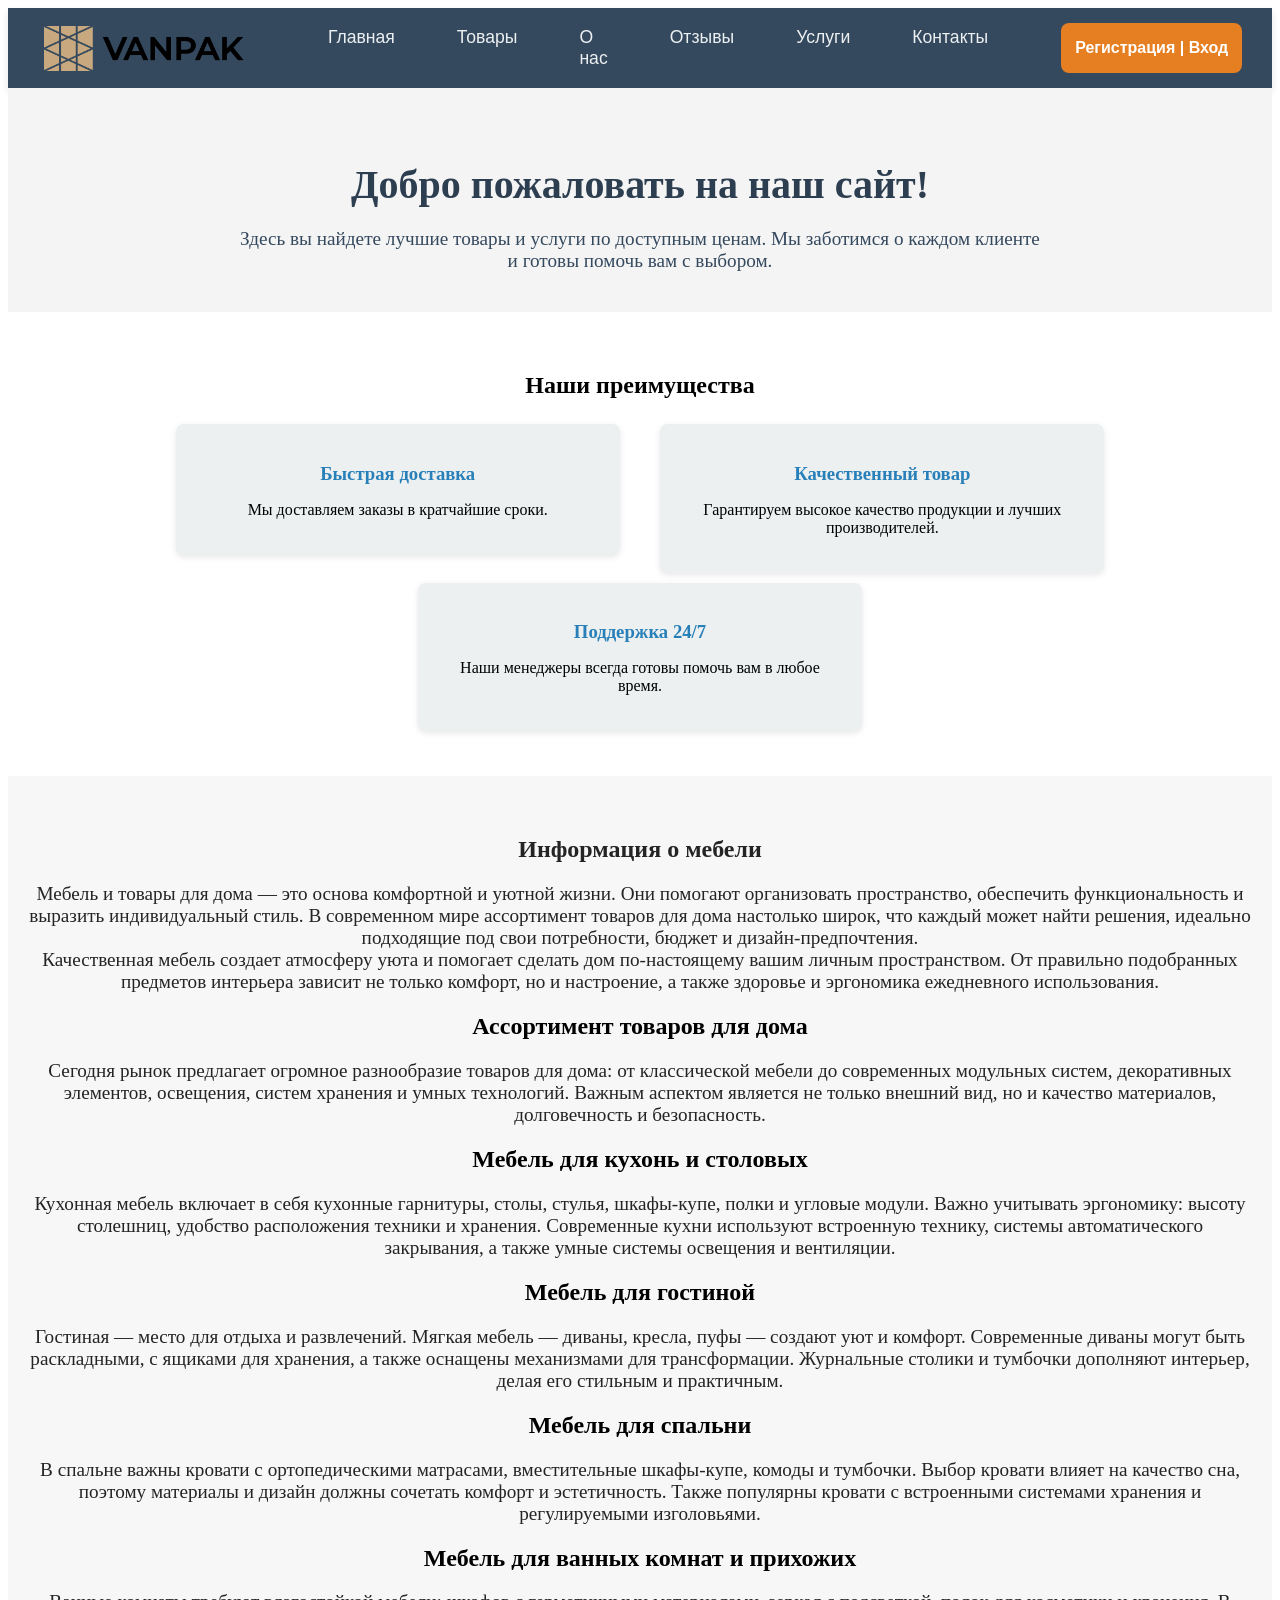
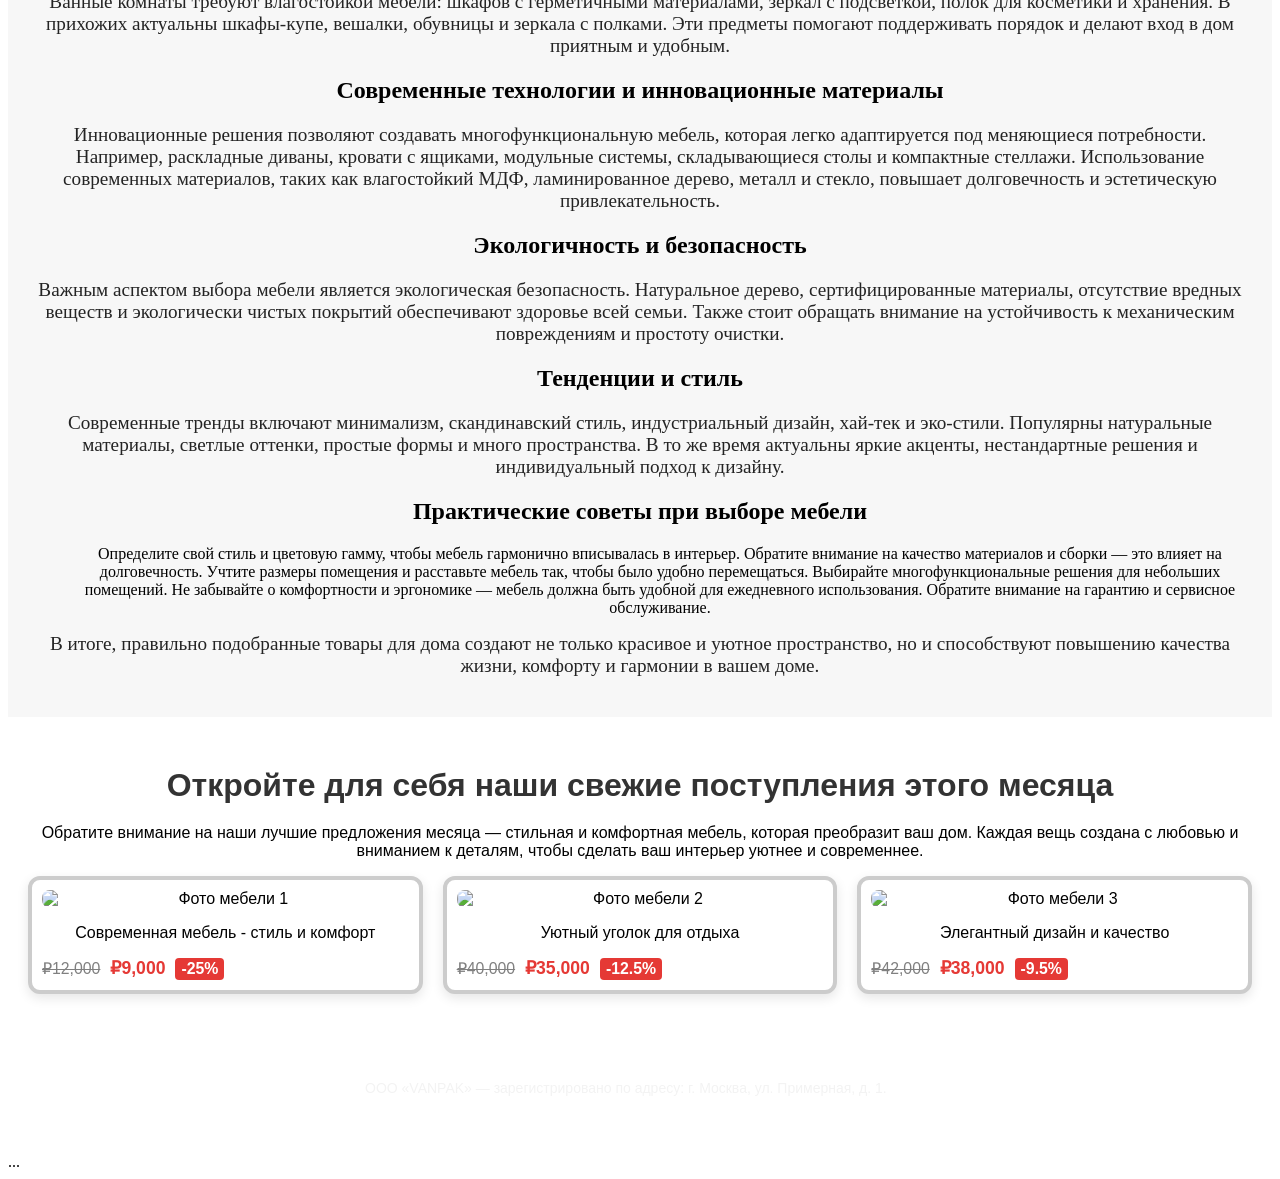
==== tovarproject/index.html @ 1eac000c "Add files via upload" ====
<!DOCTYPE html>
<html lang="ru">
<head>
<meta charset="UTF-8" />
<meta name="viewport" content="width=device-width, initial-scale=1.0" />
<link rel="stylesheet" href="css/style.css" />
<title>Мой сайт</title>
</head>
<body>
    <div class="pol">
        <div class="logo">
            <img src="img/opt-logo.png" alt="" />
        </div>
        <div class="menu">
            <a href="index.html">Главная</a>
            <a href="tovar.html">Товары</a>
            <a href="onac.html">О нас</a>
            <a href="otziv.html">Отзывы</a>
            <a href="uslug.html">Услуги</a>
            <a href="contact.html">Контакты</a>
        </div>
        <div class="reg">
            Регистрация | Вход
        </div>
    </div>

    <section class="main-info">
        <h1>Добро пожаловать на наш сайт!</h1>
        <p>Здесь вы найдете лучшие товары и услуги по доступным ценам. Мы заботимся о каждом клиенте и готовы помочь вам с выбором.</p>
    </section>

    <section class="advantages">
        <h2>Наши преимущества</h2>
        <div class="adv-item">
            <h3>Быстрая доставка</h3>
            <p>Мы доставляем заказы в кратчайшие сроки.</p>
        </div>
        <div class="adv-item">
            <h3>Качественный товар</h3>
            <p>Гарантируем высокое качество продукции и лучших производителей.</p>
        </div>
        <div class="adv-item">
            <h3>Поддержка 24/7</h3>
            <p>Наши менеджеры всегда готовы помочь вам в любое время.</p>
        </div>
    </section>

<section class="inf">
    <h1>Информация о мебели</h1>
    <p>
        Мебель и товары для дома — это основа комфортной и уютной жизни. Они помогают организовать пространство, обеспечить функциональность и выразить индивидуальный стиль. В современном мире ассортимент товаров для дома настолько широк, что каждый может найти решения, идеально подходящие под свои потребности, бюджет и дизайн-предпочтения.
    </p>
    <p>
        Качественная мебель создает атмосферу уюта и помогает сделать дом по-настоящему вашим личным пространством. От правильно подобранных предметов интерьера зависит не только комфорт, но и настроение, а также здоровье и эргономика ежедневного использования.
    </p>
    <h2>Ассортимент товаров для дома</h2>
    <p>
        Сегодня рынок предлагает огромное разнообразие товаров для дома: от классической мебели до современных модульных систем, декоративных элементов, освещения, систем хранения и умных технологий. Важным аспектом является не только внешний вид, но и качество материалов, долговечность и безопасность.
    </p>
    <h2>Мебель для кухонь и столовых</h2>
    <p>
        Кухонная мебель включает в себя кухонные гарнитуры, столы, стулья, шкафы-купе, полки и угловые модули. Важно учитывать эргономику: высоту столешниц, удобство расположения техники и хранения. Современные кухни используют встроенную технику, системы автоматического закрывания, а также умные системы освещения и вентиляции.
    </p>
    <h2>Мебель для гостиной</h2>
    <p>
        Гостиная — место для отдыха и развлечений. Мягкая мебель — диваны, кресла, пуфы — создают уют и комфорт. Современные диваны могут быть раскладными, с ящиками для хранения, а также оснащены механизмами для трансформации. Журнальные столики и тумбочки дополняют интерьер, делая его стильным и практичным.
    </p>
    <h2>Мебель для спальни</h2>
    <p>
        В спальне важны кровати с ортопедическими матрасами, вместительные шкафы-купе, комоды и тумбочки. Выбор кровати влияет на качество сна, поэтому материалы и дизайн должны сочетать комфорт и эстетичность. Также популярны кровати с встроенными системами хранения и регулируемыми изголовьями.
    </p>
    <h2>Мебель для ванных комнат и прихожих</h2>
    <p>
        Ванные комнаты требуют влагостойкой мебели: шкафов с герметичными материалами, зеркал с подсветкой, полок для косметики и хранения. В прихожих актуальны шкафы-купе, вешалки, обувницы и зеркала с полками. Эти предметы помогают поддерживать порядок и делают вход в дом приятным и удобным.
    </p>
    <h2>Современные технологии и инновационные материалы</h2>
    <p>
        Инновационные решения позволяют создавать многофункциональную мебель, которая легко адаптируется под меняющиеся потребности. Например, раскладные диваны, кровати с ящиками, модульные системы, складывающиеся столы и компактные стеллажи. Использование современных материалов, таких как влагостойкий МДФ, ламинированное дерево, металл и стекло, повышает долговечность и эстетическую привлекательность.
    </p>
    <h2>Экологичность и безопасность</h2>
    <p>
        Важным аспектом выбора мебели является экологическая безопасность. Натуральное дерево, сертифицированные материалы, отсутствие вредных веществ и экологически чистых покрытий обеспечивают здоровье всей семьи. Также стоит обращать внимание на устойчивость к механическим повреждениям и простоту очистки.
    </p>
    <h2>Тенденции и стиль</h2>
    <p>
        Современные тренды включают минимализм, скандинавский стиль, индустриальный дизайн, хай-тек и эко-стили. Популярны натуральные материалы, светлые оттенки, простые формы и много пространства. В то же время актуальны яркие акценты, нестандартные решения и индивидуальный подход к дизайну.
    </p>
    <h2>Практические советы при выборе мебели</h2>
    <ul>
            Определите свой стиль и цветовую гамму, чтобы мебель гармонично вписывалась в интерьер.</li>
            Обратите внимание на качество материалов и сборки — это влияет на долговечность.</li>
            Учтите размеры помещения и расставьте мебель так, чтобы было удобно перемещаться.</li>
            Выбирайте многофункциональные решения для небольших помещений.</li>
            Не забывайте о комфортности и эргономике — мебель должна быть удобной для ежедневного использования.</li>
            Обратите внимание на гарантию и сервисное обслуживание.</li>
    </ul>
    <p>
        В итоге, правильно подобранные товары для дома создают не только красивое и уютное пространство, но и способствуют повышению качества жизни, комфорту и гармонии в вашем доме.
    </p>
</section>

<section class="photo-section">
    <h2>Откройте для себя наши свежие поступления этого месяца</h2>
    <p class="intro-text">Обратите внимание на наши лучшие предложения месяца — стильная и комфортная мебель, которая преобразит ваш дом. Каждая вещь создана с любовью и вниманием к деталям, чтобы сделать ваш интерьер уютнее и современнее.</p>
    <div class="photo-gallery">
        <div class="photo-area">
            <img src="https://img.freepik.com/premium-photo/modern-living-room-interior-design_469760-25017.jpg?semt=ais_hybrid&w=740" alt="Фото мебели 1" />
            <p class="photo-caption">Современная мебель - стиль и комфорт</p>
            <div class="price-info">
                <span class="price-old">₽12,000</span>
                <span class="price-new">₽9,000</span>
                <span class="discount">-25%</span>
            </div>
        </div>
        <div class="photo-area">
            <img src="https://i.pinimg.com/736x/e1/76/27/e17627faebf8137857e72e0739b63a50.jpg" alt="Фото мебели 2" />
            <p class="photo-caption">Уютный уголок для отдыха</p>
            <div class="price-info">
                <span class="price-old">₽40,000</span>
                <span class="price-new">₽35,000</span>
                <span class="discount">-12.5%</span>
            </div>
        </div>
        <div class="photo-area">
            <img src="https://avatars.dzeninfra.ru/get-zen_doc/1328583/pub_5d7f608579c26e00ae522c84_5d7f614480879d00c342192f/scale_1200" alt="Фото мебели 3" />
            <p class="photo-caption">Элегантный дизайн и качество</p>
            <div class="price-info">
                <span class="price-old">₽42,000</span>
                <span class="price-new">₽38,000</span>
                <span class="discount">-9.5%</span>
            </div>
        </div> 
    </div>
</section>
    </div>
<div class="company-info">
  <p>ООО «VANPAK» — зарегистрировано по адресу: г. Москва, ул. Примерная, д. 1.</p>
</div>

</body>
</html>
...
---- tovarproject/css/style.css ----
.pol {
  width: 100%;
  height: 80px;
  display: flex;
  align-items: center;
  justify-content: space-between;
  background-color: #34495e; 
  padding: 0 30px;
  box-shadow: 0 4px 8px rgba(0,0,0,0.1);
  box-sizing: border-box;
  font-family: 'Arial', sans-serif;
  
}

.logo {
  width: 18%;
  display: flex;
  align-items: center;
  justify-content: center;
}
.logo img {
  height: 45px; 
}

.menu {
  width: 50%;
  display: flex;
  justify-content: center;
  gap: 32px;
}

.menu a {
  text-decoration: none;
  color: #ecf0f1; 
  font-size: 1.1em;
  padding: 8px 15px;
  border-radius: 5px;
  transition: background-color 0.3s, color 0.3s;
}

.reg {
  width: 15%;
  height: 50px;
  background-color: #e67e22; 
  display: flex;
  align-items: center;
  justify-content: center;
  color: white;
  font-weight: bold;
  border-radius: 8px;
  cursor: pointer;
  transition: background-color 0.3s;
}

.reg:hover {
  background-color: #d35400;
}

.main-info {
  padding: 40px 20px;
  text-align: center;
  background-color: #f4f4f4;
}

.main-info h1 {
  font-size: 2.5em;
  margin-bottom: 20px;
  color: #2c3e50;
}

.main-info p {
  font-size: 1.2em;
  max-width: 800px;
  margin: 0 auto;
  color: #34495e;
}

.advantages {
  padding: 40px 20px;
  background-color: #ffffff;
  text-align: center;
}

.adv-item {
  display: inline-block;
  width: 33%;
  margin: 5px 1.5%;
  vertical-align: top;
  background-color: #ecf0f1;
  padding: 20px;
  border-radius: 8px;
  box-shadow: 0 2px 6px rgba(0,0,0,0.1);
}

.adv-item h3 {
  margin-bottom: 15px;
  color: #2980b9;
}

.btn {
  display: inline-block;
  margin-top: 20px;
  padding: 12px 30px;
  background-color: #2980b9;
  color: #fff;
  text-decoration: none;
  border-radius: 5px;
  font-size: 1.1em;
  transition: background-color 0.3s;
}

.btn:hover {
  background-color: #3498db;
}


.inf {
  padding: 40px 20px;
  text-align: center;
  background-color: #f7f7f7;
}

.inf h1 {
  font-size: 4.5 em;
  margin-bottom: 20px;
  color: #242424;
}

.inf p {
  font-size: 1.2em;
  max-width: 1500px;
  margin: 0 auto;
  color: #242424;
}


.company-info {
  padding: 20px; 
  max-width: 550px; 
  margin: 20px auto; 
  font-family: Arial, sans-serif; 
  font-size: 14px;
  color: #f3f3f3; 
  line-height: 1.5;
}

.photo-section {
    text-align: center;
    margin: 50px 0;
    font-family: Arial, sans-serif;
}

.photo-section h2 {
    font-size: 2em;
    margin-bottom: 20px;
    color: #333;
}

.photo-gallery {
    display: grid;
    grid-template-columns: repeat(auto-fit, minmax(250px, 1fr));
    gap: 20px;
    padding: 0 20px;
}

.photo-area {
    border: 4px solid #ccc; 
    box-shadow: 0 4px 12px rgba(0, 0, 0, 0.1);
    padding: 10px;
    background-color: #fff;
    border-radius: 12px;
    transition: all 0.3s ease;
}

.photo-area img {
    display: block;
    width: 100%;
    height: auto;
    border-radius: 8px;
}

.price-info {
      display: flex;
      align-items: center;
      gap: 10px;
      margin-top: 8px;
      font-size: 1.1em;
}
.price-old {
      text-decoration: line-through;
      color: gray;
      font-size: 0.9em;
}
.price-new {
      color: #e53935;
      font-weight: bold;
}
.discount {
      background-color: #e53935;
      color: #fff;
      padding: 2px 6px;
      border-radius: 4px;
      font-weight: bold;
      font-size: 0.9em;
} ...
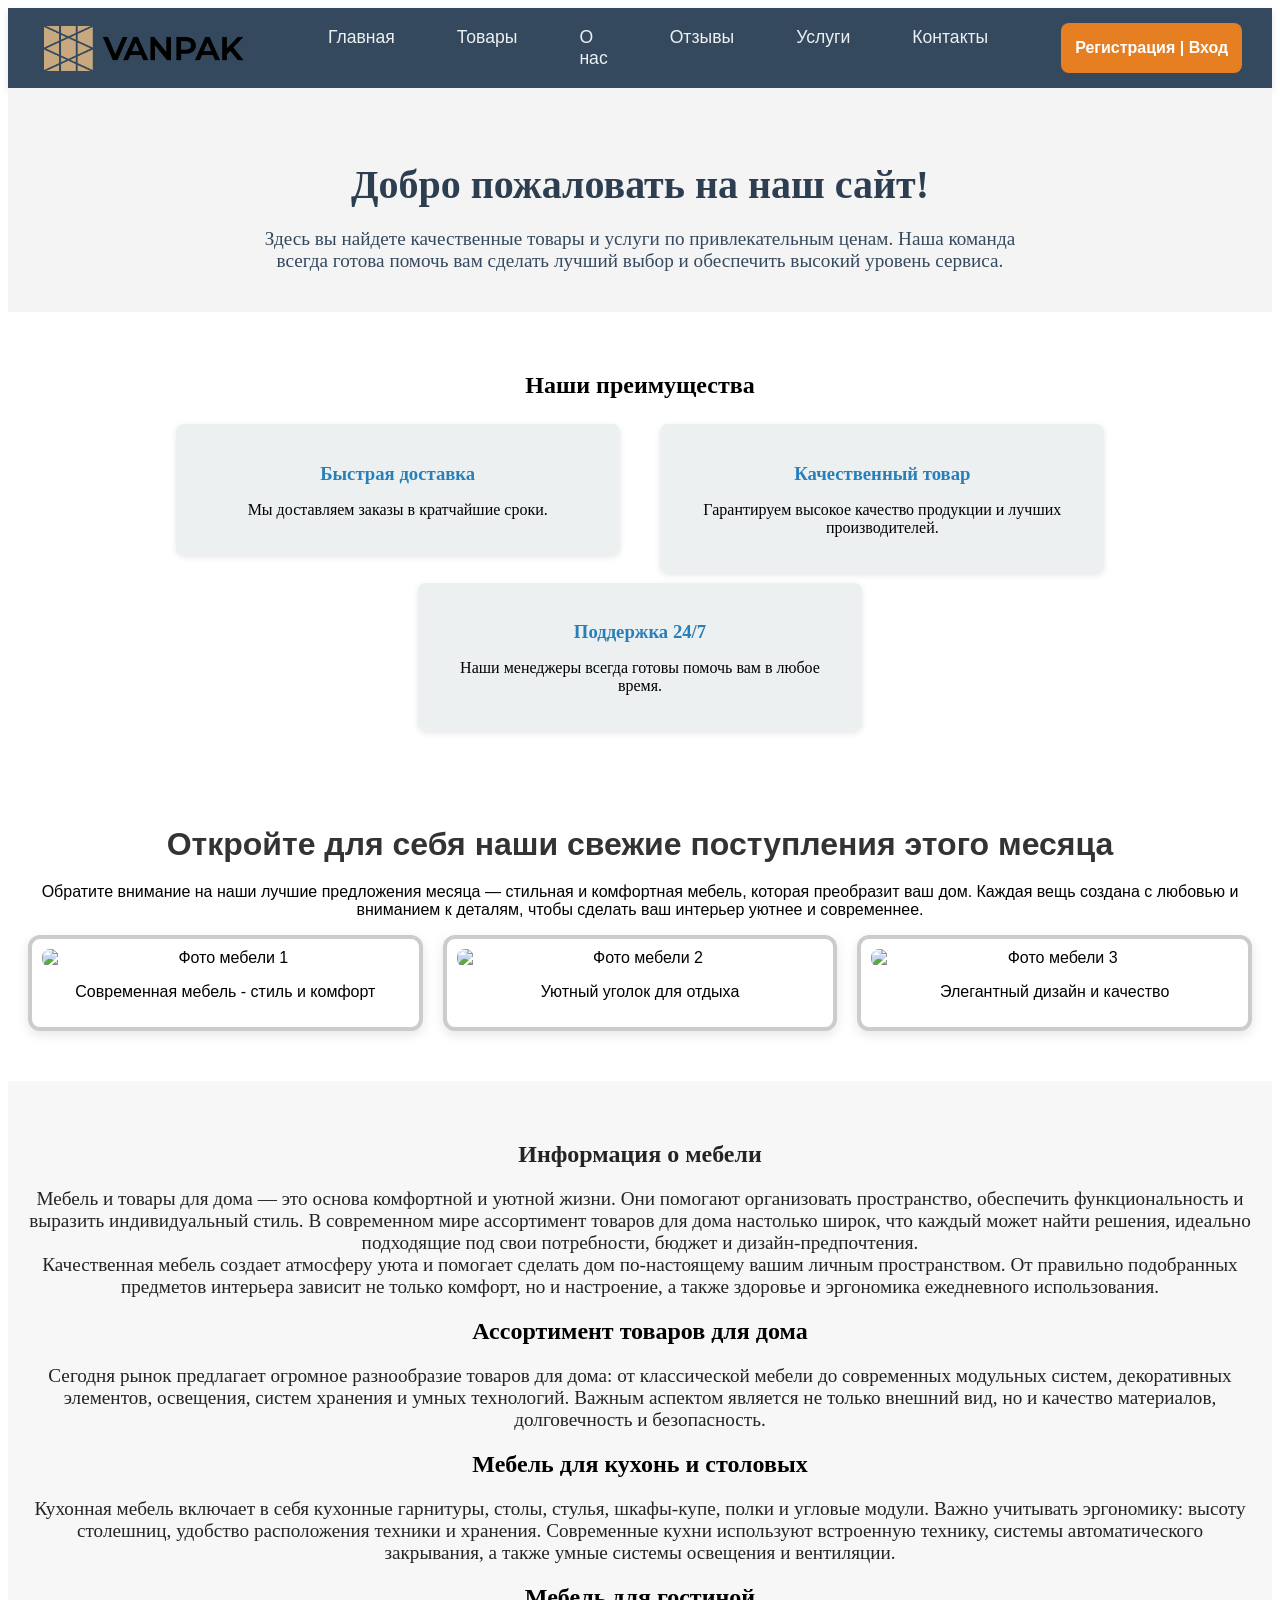
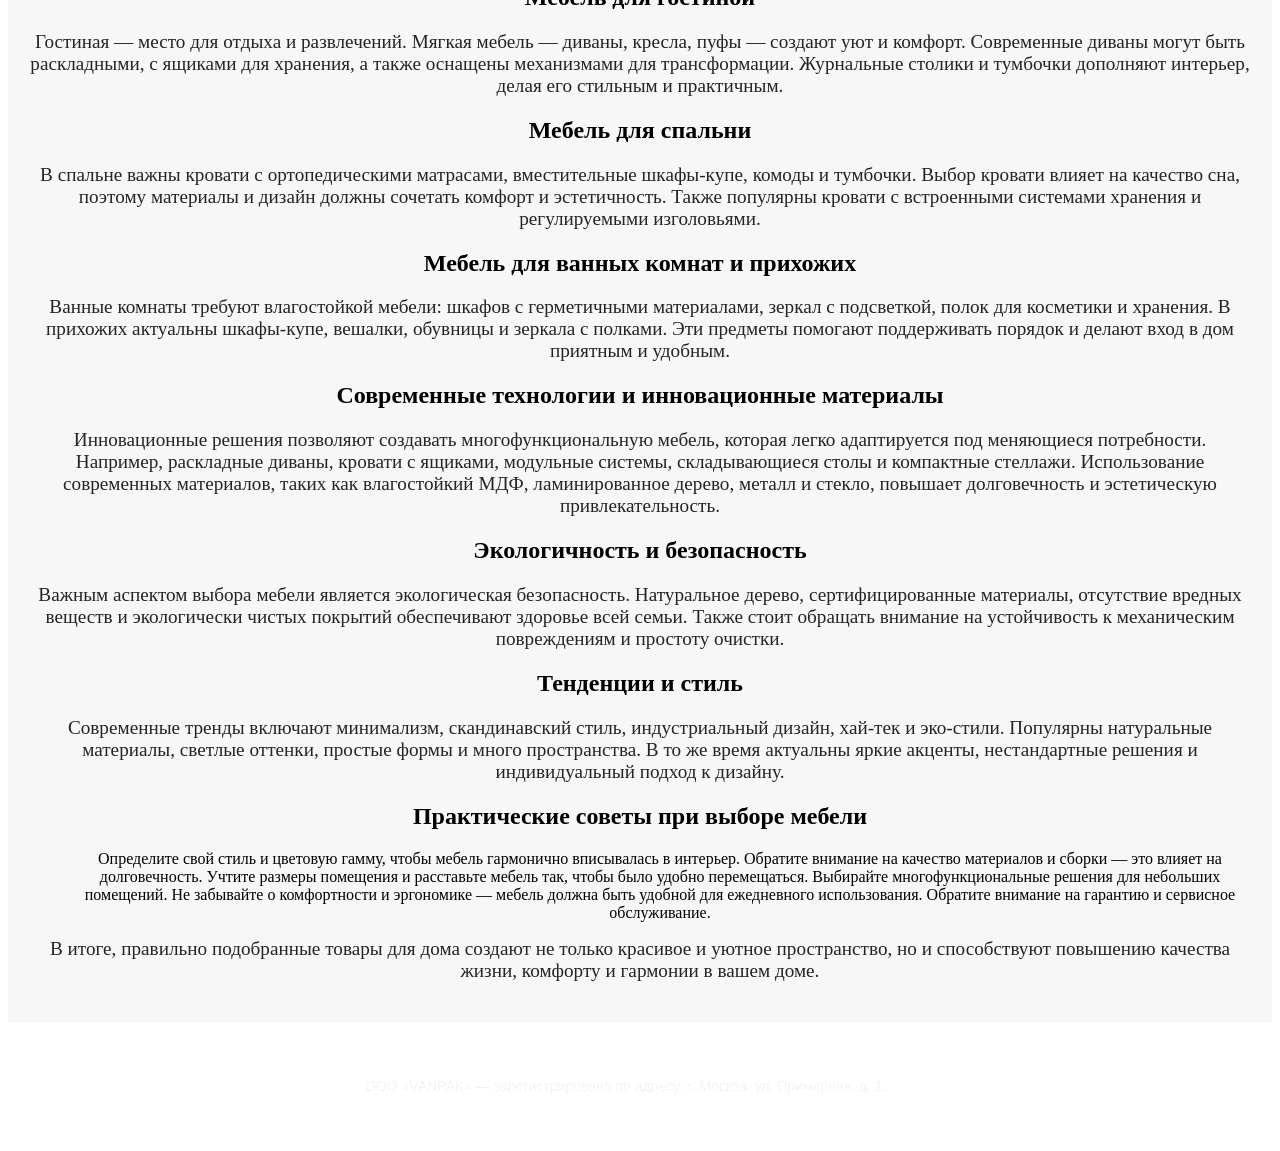
==== commit 1325fbff: "index.html Конец работы" ====
--- a/tovarproject/index.html
+++ b/tovarproject/index.html
@@ -4,7 +4,7 @@
 <meta charset="UTF-8" />
 <meta name="viewport" content="width=device-width, initial-scale=1.0" />
 <link rel="stylesheet" href="css/style.css" />
-<title>Мой сайт</title>
+<title>Главная</title>
 </head>
 <body>
     <div class="pol">
@@ -22,12 +22,12 @@
         <div class="reg">
             Регистрация | Вход
         </div>
-    </div>
+    </div>    
 
-    <section class="main-info">
-        <h1>Добро пожаловать на наш сайт!</h1>
-        <p>Здесь вы найдете лучшие товары и услуги по доступным ценам. Мы заботимся о каждом клиенте и готовы помочь вам с выбором.</p>
-    </section>
+<section class="main-info">
+    <h1>Добро пожаловать на наш сайт!</h1>
+    <p>Здесь вы найдете качественные товары и услуги по привлекательным ценам. Наша команда всегда готова помочь вам сделать лучший выбор и обеспечить высокий уровень сервиса.</p>
+</section>
 
     <section class="advantages">
         <h2>Наши преимущества</h2>
@@ -44,6 +44,31 @@
             <p>Наши менеджеры всегда готовы помочь вам в любое время.</p>
         </div>
     </section>
+
+<section class="photo-section">
+    <h2>Откройте для себя наши свежие поступления этого месяца</h2>
+    <p class="intro-text">Обратите внимание на наши лучшие предложения месяца — стильная и комфортная мебель, которая преобразит ваш дом. Каждая вещь создана с любовью и вниманием к деталям, чтобы сделать ваш интерьер уютнее и современнее.</p>
+    <div class="photo-gallery">
+        <div class="photo-area">
+            <img src="https://img.freepik.com/premium-photo/modern-living-room-interior-design_469760-25017.jpg?semt=ais_hybrid&w=740" alt="Фото мебели 1" />
+            <p class="photo-caption">Современная мебель - стиль и комфорт</p>
+            <div class="price-info">
+            </div>
+        </div>
+        <div class="photo-area">
+            <img src="https://i.pinimg.com/736x/e1/76/27/e17627faebf8137857e72e0739b63a50.jpg" alt="Фото мебели 2" />
+            <p class="photo-caption">Уютный уголок для отдыха</p>
+            <div class="price-info">
+            </div>
+        </div>
+        <div class="photo-area">
+            <img src="https://avatars.dzeninfra.ru/get-zen_doc/1328583/pub_5d7f608579c26e00ae522c84_5d7f614480879d00c342192f/scale_1200" alt="Фото мебели 3" />
+            <p class="photo-caption">Элегантный дизайн и качество</p>
+            <div class="price-info">
+            </div>
+        </div> 
+    </div>
+</section>
 
 <section class="inf">
     <h1>Информация о мебели</h1>
@@ -99,44 +124,9 @@
     </p>
 </section>
 
-<section class="photo-section">
-    <h2>Откройте для себя наши свежие поступления этого месяца</h2>
-    <p class="intro-text">Обратите внимание на наши лучшие предложения месяца — стильная и комфортная мебель, которая преобразит ваш дом. Каждая вещь создана с любовью и вниманием к деталям, чтобы сделать ваш интерьер уютнее и современнее.</p>
-    <div class="photo-gallery">
-        <div class="photo-area">
-            <img src="https://img.freepik.com/premium-photo/modern-living-room-interior-design_469760-25017.jpg?semt=ais_hybrid&w=740" alt="Фото мебели 1" />
-            <p class="photo-caption">Современная мебель - стиль и комфорт</p>
-            <div class="price-info">
-                <span class="price-old">₽12,000</span>
-                <span class="price-new">₽9,000</span>
-                <span class="discount">-25%</span>
-            </div>
-        </div>
-        <div class="photo-area">
-            <img src="https://i.pinimg.com/736x/e1/76/27/e17627faebf8137857e72e0739b63a50.jpg" alt="Фото мебели 2" />
-            <p class="photo-caption">Уютный уголок для отдыха</p>
-            <div class="price-info">
-                <span class="price-old">₽40,000</span>
-                <span class="price-new">₽35,000</span>
-                <span class="discount">-12.5%</span>
-            </div>
-        </div>
-        <div class="photo-area">
-            <img src="https://avatars.dzeninfra.ru/get-zen_doc/1328583/pub_5d7f608579c26e00ae522c84_5d7f614480879d00c342192f/scale_1200" alt="Фото мебели 3" />
-            <p class="photo-caption">Элегантный дизайн и качество</p>
-            <div class="price-info">
-                <span class="price-old">₽42,000</span>
-                <span class="price-new">₽38,000</span>
-                <span class="discount">-9.5%</span>
-            </div>
-        </div> 
+    <div class="company-info">
+      <p>ООО «VANPAK» — зарегистрировано по адресу: г. Москва, ул. Примерная, д. 1.</p>
     </div>
-</section>
-    </div>
-<div class="company-info">
-  <p>ООО «VANPAK» — зарегистрировано по адресу: г. Москва, ул. Примерная, д. 1.</p>
-</div>
-
 </body>
 </html>
-...
+
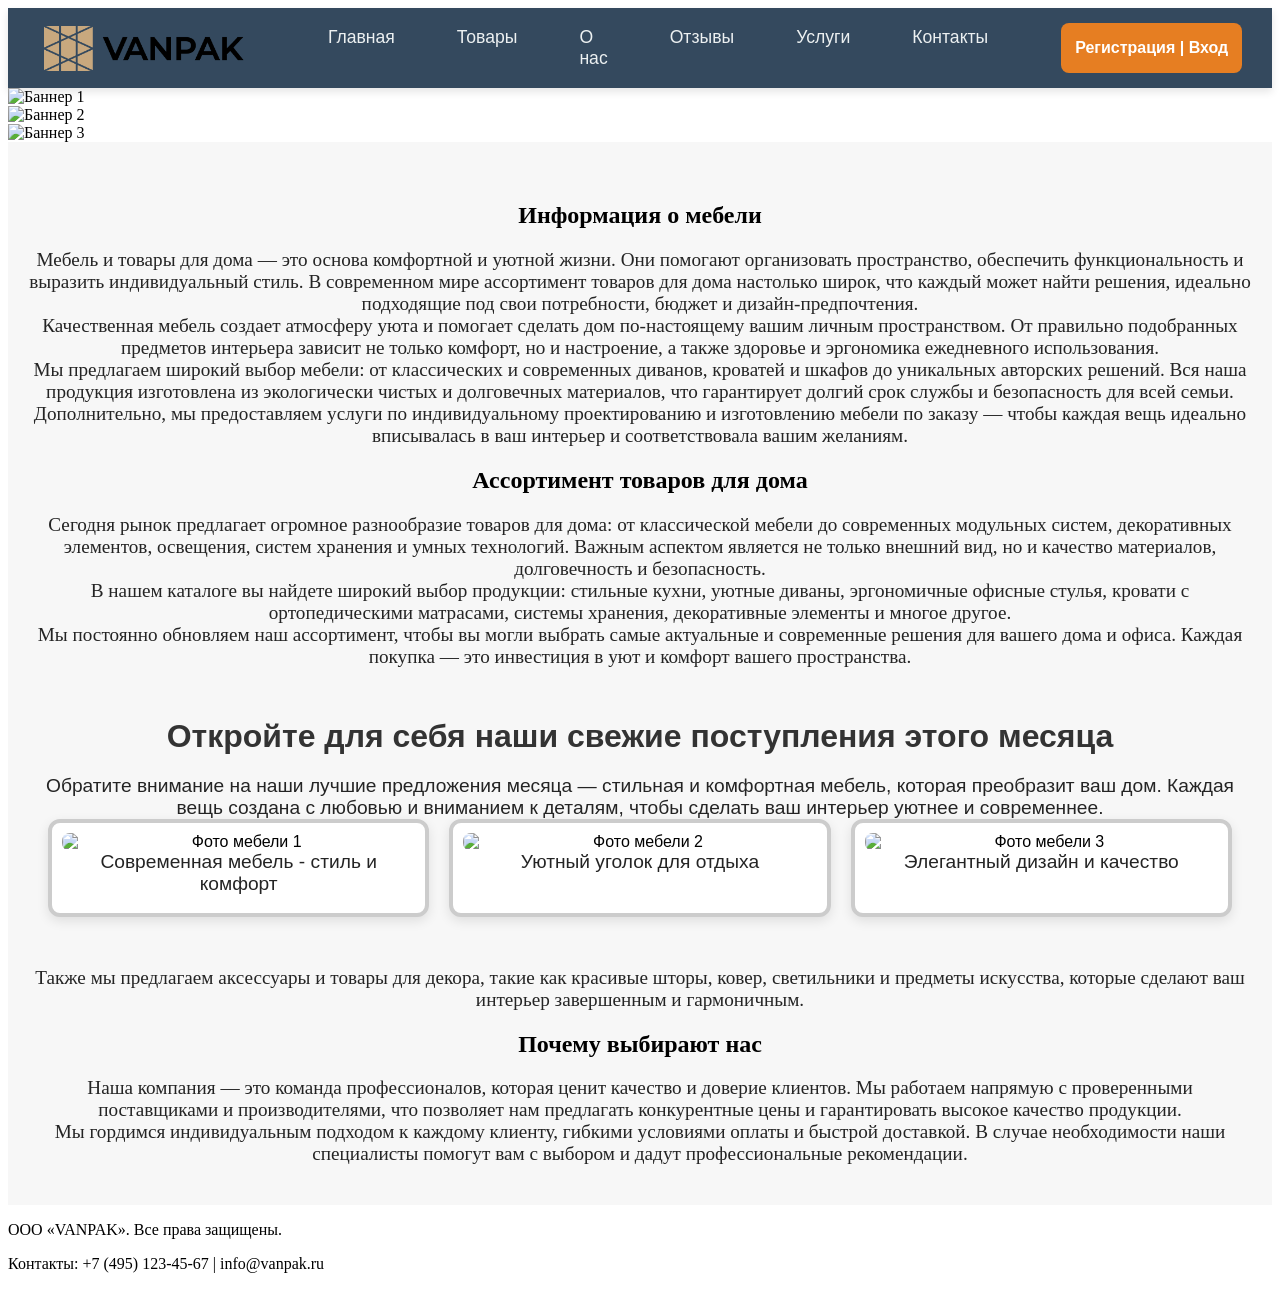
==== commit ddc3b0e8: "index.html Конец работы" ====
--- a/tovarproject/index.html
+++ b/tovarproject/index.html
@@ -9,7 +9,7 @@
 <body>
     <div class="pol">
         <div class="logo">
-            <img src="img/opt-logo.png" alt="" />
+            <img src="img/opt-logo.png" alt="Логотип компании" />
         </div>
         <div class="menu">
             <a href="index.html">Главная</a>
@@ -22,29 +22,47 @@
         <div class="reg">
             Регистрация | Вход
         </div>
-    </div>    
+    </div>
 
-<section class="main-info">
-    <h1>Добро пожаловать на наш сайт!</h1>
-    <p>Здесь вы найдете качественные товары и услуги по привлекательным ценам. Наша команда всегда готова помочь вам сделать лучший выбор и обеспечить высокий уровень сервиса.</p>
-</section>
+<div class="banner-slider">
+  <div class="slides">
+    <div class="slide active">
+      <img src="https://devel.prom.uz/upload/product_logos/fb/eb/fbeb3f31f4350ef1c506c194c842c882.jpeg" alt="Баннер 1" />
+    </div>
+    <div class="slide">
+      <img src="https://brw-market.ru/image/cache/catalog/demo/banners/sl_7-1920x900h.jpg" alt="Баннер 2" />
+    </div>
+    <div class="slide">
+      <img src="https://images.unsplash.com/photo-1549924231-f129b911e442?ixlib=rb-4.0.1&auto=format&fit=crop&w=1600&q=80" alt="Баннер 3" />
+    </div>
+  </div>
+</div>    
 
-    <section class="advantages">
-        <h2>Наши преимущества</h2>
-        <div class="adv-item">
-            <h3>Быстрая доставка</h3>
-            <p>Мы доставляем заказы в кратчайшие сроки.</p>
-        </div>
-        <div class="adv-item">
-            <h3>Качественный товар</h3>
-            <p>Гарантируем высокое качество продукции и лучших производителей.</p>
-        </div>
-        <div class="adv-item">
-            <h3>Поддержка 24/7</h3>
-            <p>Наши менеджеры всегда готовы помочь вам в любое время.</p>
-        </div>
-    </section>
-
+<section class="inf">
+  <div class="about-us">
+    <h2>Информация о мебели</h2>
+    <p>
+      Мебель и товары для дома — это основа комфортной и уютной жизни. Они помогают организовать пространство, обеспечить функциональность и выразить индивидуальный стиль. В современном мире ассортимент товаров для дома настолько широк, что каждый может найти решения, идеально подходящие под свои потребности, бюджет и дизайн-предпочтения.
+    </p>
+    <p>
+      Качественная мебель создает атмосферу уюта и помогает сделать дом по-настоящему вашим личным пространством. От правильно подобранных предметов интерьера зависит не только комфорт, но и настроение, а также здоровье и эргономика ежедневного использования.
+    </p>
+    <p>
+      Мы предлагаем широкий выбор мебели: от классических и современных диванов, кроватей и шкафов до уникальных авторских решений. Вся наша продукция изготовлена из экологически чистых и долговечных материалов, что гарантирует долгий срок службы и безопасность для всей семьи.
+    </p>
+    <p>
+      Дополнительно, мы предоставляем услуги по индивидуальному проектированию и изготовлению мебели по заказу — чтобы каждая вещь идеально вписывалась в ваш интерьер и соответствовала вашим желаниям.
+    </p>
+    <h2>Ассортимент товаров для дома</h2>
+    <p>
+      Сегодня рынок предлагает огромное разнообразие товаров для дома: от классической мебели до современных модульных систем, декоративных элементов, освещения, систем хранения и умных технологий. Важным аспектом является не только внешний вид, но и качество материалов, долговечность и безопасность.
+    </p>
+    <p>
+      В нашем каталоге вы найдете широкий выбор продукции: стильные кухни, уютные диваны, эргономичные офисные стулья, кровати с ортопедическими матрасами, системы хранения, декоративные элементы и многое другое.
+    </p>
+    <p>
+      Мы постоянно обновляем наш ассортимент, чтобы вы могли выбрать самые актуальные и современные решения для вашего дома и офиса. Каждая покупка — это инвестиция в уют и комфорт вашего пространства.
+    </p>
 <section class="photo-section">
     <h2>Откройте для себя наши свежие поступления этого месяца</h2>
     <p class="intro-text">Обратите внимание на наши лучшие предложения месяца — стильная и комфортная мебель, которая преобразит ваш дом. Каждая вещь создана с любовью и вниманием к деталям, чтобы сделать ваш интерьер уютнее и современнее.</p>
@@ -70,63 +88,26 @@
     </div>
 </section>
 
-<section class="inf">
-    <h1>Информация о мебели</h1>
     <p>
-        Мебель и товары для дома — это основа комфортной и уютной жизни. Они помогают организовать пространство, обеспечить функциональность и выразить индивидуальный стиль. В современном мире ассортимент товаров для дома настолько широк, что каждый может найти решения, идеально подходящие под свои потребности, бюджет и дизайн-предпочтения.
+      Также мы предлагаем аксессуары и товары для декора, такие как красивые шторы, ковер, светильники и предметы искусства, которые сделают ваш интерьер завершенным и гармоничным.
+    </p>
+    <h2>Почему выбирают нас</h2>
+    <p>
+      Наша компания — это команда профессионалов, которая ценит качество и доверие клиентов. Мы работаем напрямую с проверенными поставщиками и производителями, что позволяет нам предлагать конкурентные цены и гарантировать высокое качество продукции.
     </p>
     <p>
-        Качественная мебель создает атмосферу уюта и помогает сделать дом по-настоящему вашим личным пространством. От правильно подобранных предметов интерьера зависит не только комфорт, но и настроение, а также здоровье и эргономика ежедневного использования.
+      Мы гордимся индивидуальным подходом к каждому клиенту, гибкими условиями оплаты и быстрой доставкой. В случае необходимости наши специалисты помогут вам с выбором и дадут профессиональные рекомендации.
     </p>
-    <h2>Ассортимент товаров для дома</h2>
-    <p>
-        Сегодня рынок предлагает огромное разнообразие товаров для дома: от классической мебели до современных модульных систем, декоративных элементов, освещения, систем хранения и умных технологий. Важным аспектом является не только внешний вид, но и качество материалов, долговечность и безопасность.
-    </p>
-    <h2>Мебель для кухонь и столовых</h2>
-    <p>
-        Кухонная мебель включает в себя кухонные гарнитуры, столы, стулья, шкафы-купе, полки и угловые модули. Важно учитывать эргономику: высоту столешниц, удобство расположения техники и хранения. Современные кухни используют встроенную технику, системы автоматического закрывания, а также умные системы освещения и вентиляции.
-    </p>
-    <h2>Мебель для гостиной</h2>
-    <p>
-        Гостиная — место для отдыха и развлечений. Мягкая мебель — диваны, кресла, пуфы — создают уют и комфорт. Современные диваны могут быть раскладными, с ящиками для хранения, а также оснащены механизмами для трансформации. Журнальные столики и тумбочки дополняют интерьер, делая его стильным и практичным.
-    </p>
-    <h2>Мебель для спальни</h2>
-    <p>
-        В спальне важны кровати с ортопедическими матрасами, вместительные шкафы-купе, комоды и тумбочки. Выбор кровати влияет на качество сна, поэтому материалы и дизайн должны сочетать комфорт и эстетичность. Также популярны кровати с встроенными системами хранения и регулируемыми изголовьями.
-    </p>
-    <h2>Мебель для ванных комнат и прихожих</h2>
-    <p>
-        Ванные комнаты требуют влагостойкой мебели: шкафов с герметичными материалами, зеркал с подсветкой, полок для косметики и хранения. В прихожих актуальны шкафы-купе, вешалки, обувницы и зеркала с полками. Эти предметы помогают поддерживать порядок и делают вход в дом приятным и удобным.
-    </p>
-    <h2>Современные технологии и инновационные материалы</h2>
-    <p>
-        Инновационные решения позволяют создавать многофункциональную мебель, которая легко адаптируется под меняющиеся потребности. Например, раскладные диваны, кровати с ящиками, модульные системы, складывающиеся столы и компактные стеллажи. Использование современных материалов, таких как влагостойкий МДФ, ламинированное дерево, металл и стекло, повышает долговечность и эстетическую привлекательность.
-    </p>
-    <h2>Экологичность и безопасность</h2>
-    <p>
-        Важным аспектом выбора мебели является экологическая безопасность. Натуральное дерево, сертифицированные материалы, отсутствие вредных веществ и экологически чистых покрытий обеспечивают здоровье всей семьи. Также стоит обращать внимание на устойчивость к механическим повреждениям и простоту очистки.
-    </p>
-    <h2>Тенденции и стиль</h2>
-    <p>
-        Современные тренды включают минимализм, скандинавский стиль, индустриальный дизайн, хай-тек и эко-стили. Популярны натуральные материалы, светлые оттенки, простые формы и много пространства. В то же время актуальны яркие акценты, нестандартные решения и индивидуальный подход к дизайну.
-    </p>
-    <h2>Практические советы при выборе мебели</h2>
-    <ul>
-            Определите свой стиль и цветовую гамму, чтобы мебель гармонично вписывалась в интерьер.</li>
-            Обратите внимание на качество материалов и сборки — это влияет на долговечность.</li>
-            Учтите размеры помещения и расставьте мебель так, чтобы было удобно перемещаться.</li>
-            Выбирайте многофункциональные решения для небольших помещений.</li>
-            Не забывайте о комфортности и эргономике — мебель должна быть удобной для ежедневного использования.</li>
-            Обратите внимание на гарантию и сервисное обслуживание.</li>
-    </ul>
-    <p>
-        В итоге, правильно подобранные товары для дома создают не только красивое и уютное пространство, но и способствуют повышению качества жизни, комфорту и гармонии в вашем доме.
-    </p>
+  </div>
 </section>
 
-    <div class="company-info">
-      <p>ООО «VANPAK» — зарегистрировано по адресу: г. Москва, ул. Примерная, д. 1.</p>
+<footer class="footer">
+  <div class="footer-content">
+    <p>ООО «VANPAK». Все права защищены.</p>
+    <p>Контакты: +7 (495) 123-45-67 | info@vanpak.ru</p>
     </div>
+  </div>
+</footer>
+<script src="js/script.js"></script>
 </body>
 </html>
-
--- a/tovarproject/css/style.css
+++ b/tovarproject/css/style.css
@@ -186,15 +186,18 @@
       margin-top: 8px;
       font-size: 1.1em;
 }
+
 .price-old {
       text-decoration: line-through;
       color: gray;
       font-size: 0.9em;
 }
+
 .price-new {
       color: #e53935;
-      font-weight: bold;
-}
+      font-weight: bold;   
+}
+
 .discount {
       background-color: #e53935;
       color: #fff;
@@ -202,4 +205,4 @@
       border-radius: 4px;
       font-weight: bold;
       font-size: 0.9em;
-} ...+}    
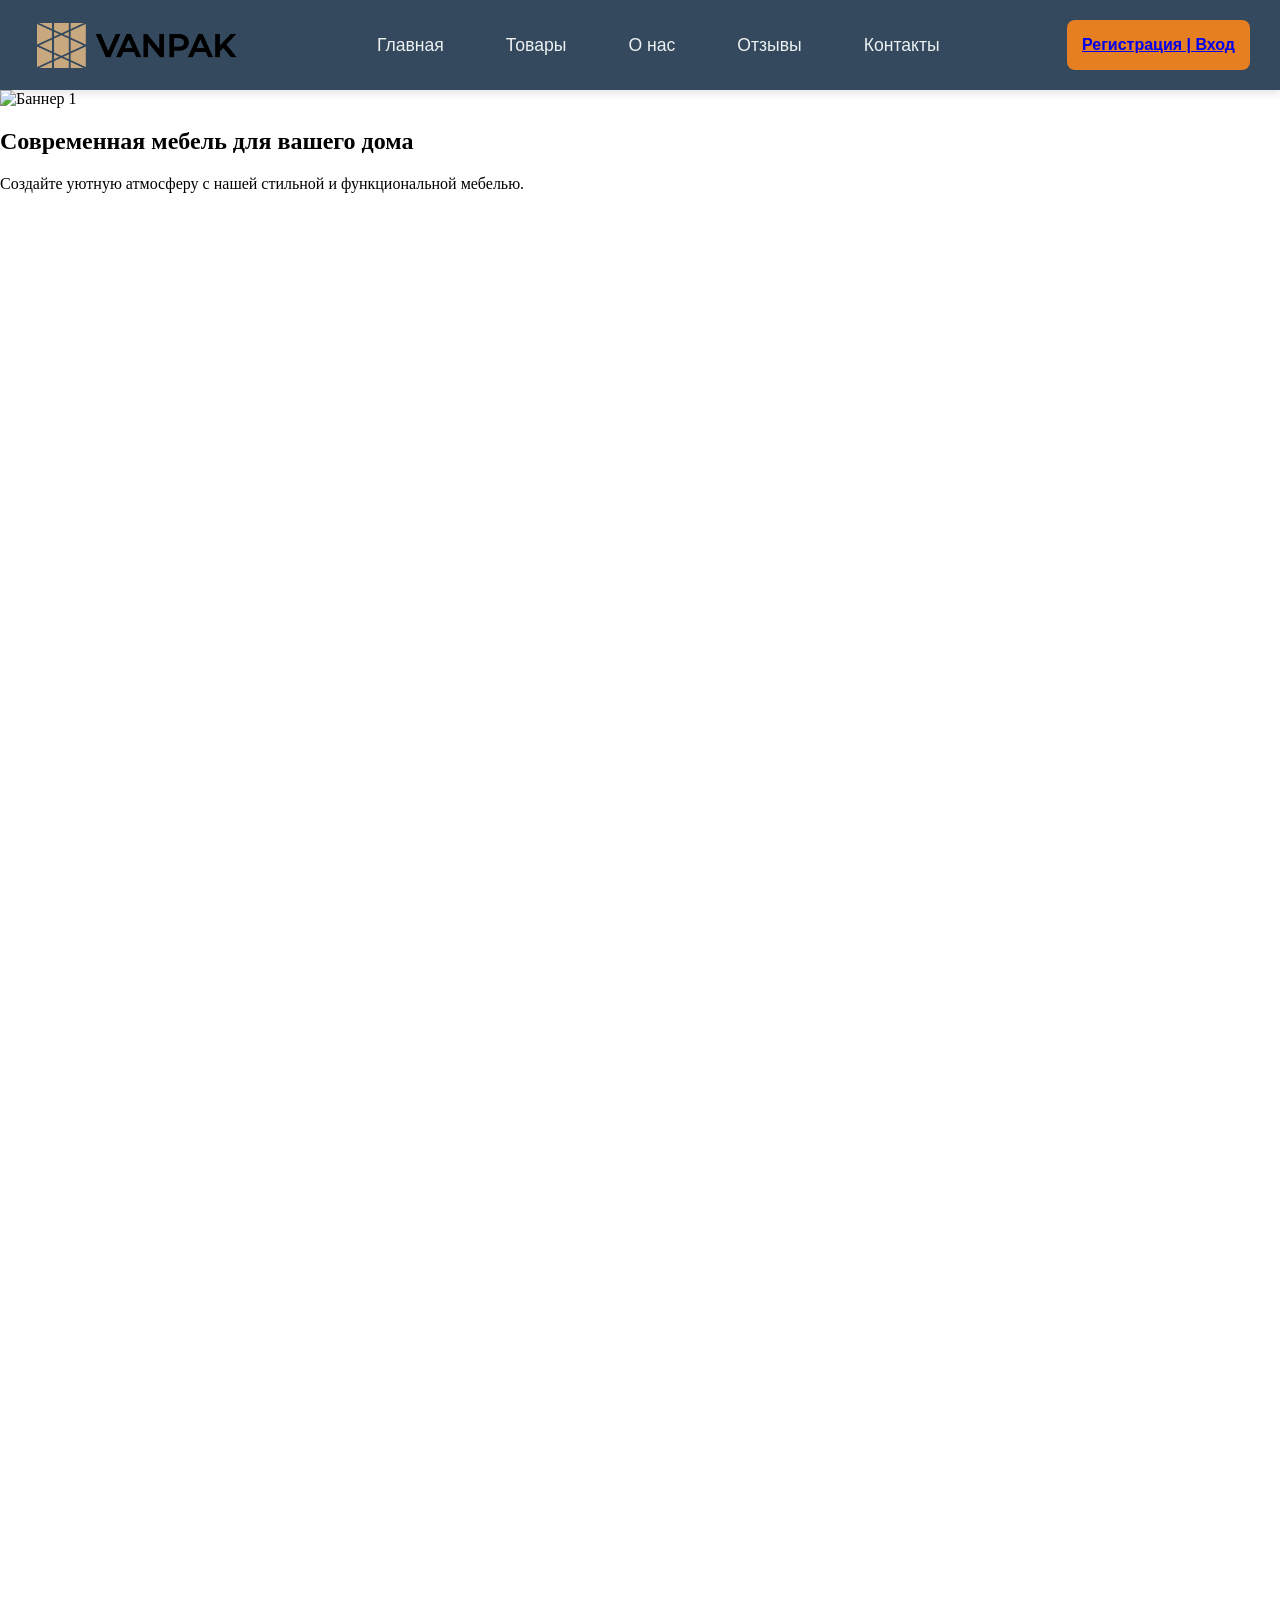
==== commit 17d4781f: "index.html" ====
--- a/tovarproject/index.html
+++ b/tovarproject/index.html
@@ -16,27 +16,23 @@
             <a href="tovar.html">Товары</a>
             <a href="onac.html">О нас</a>
             <a href="otziv.html">Отзывы</a>
-            <a href="uslug.html">Услуги</a>
             <a href="contact.html">Контакты</a>
+            
         </div>
         <div class="reg">
-            Регистрация | Вход
+           <a href="reg.html">Регистрация | Вход</a>
         </div>
     </div>
 
 <div class="banner-slider">
   <div class="slides">
     <div class="slide active">
-      <img src="https://devel.prom.uz/upload/product_logos/fb/eb/fbeb3f31f4350ef1c506c194c842c882.jpeg" alt="Баннер 1" />
+      <img src="https://mebellotus.com/upload/iblock/89a/c3alv4uefu0lxmbujkg2n1ke5d4y226c.jpg" alt="Баннер 1" />
+      <div class="slide-text">
+        <h2>Современная мебель для вашего дома</h2>
+        <p>Создайте уютную атмосферу с нашей стильной и функциональной мебелью.</p>
+      </div>
     </div>
-    <div class="slide">
-      <img src="https://brw-market.ru/image/cache/catalog/demo/banners/sl_7-1920x900h.jpg" alt="Баннер 2" />
-    </div>
-    <div class="slide">
-      <img src="https://images.unsplash.com/photo-1549924231-f129b911e442?ixlib=rb-4.0.1&auto=format&fit=crop&w=1600&q=80" alt="Баннер 3" />
-    </div>
-  </div>
-</div>    
 
 <section class="inf">
   <div class="about-us">
@@ -108,6 +104,8 @@
     </div>
   </div>
 </footer>
-<script src="js/script.js"></script>
+
+<script src="js/index.js"></script>
+
 </body>
 </html>
--- a/tovarproject/css/style.css
+++ b/tovarproject/css/style.css
@@ -1,6 +1,11 @@
+body, html {
+  margin: 0;
+  padding: 0;
+}
+
 .pol {
   width: 100%;
-  height: 80px;
+  height: 90px;
   display: flex;
   align-items: center;
   justify-content: space-between;
@@ -9,7 +14,6 @@
   box-shadow: 0 4px 8px rgba(0,0,0,0.1);
   box-sizing: border-box;
   font-family: 'Arial', sans-serif;
-  
 }
 
 .logo {
@@ -54,47 +58,6 @@
 
 .reg:hover {
   background-color: #d35400;
-}
-
-.main-info {
-  padding: 40px 20px;
-  text-align: center;
-  background-color: #f4f4f4;
-}
-
-.main-info h1 {
-  font-size: 2.5em;
-  margin-bottom: 20px;
-  color: #2c3e50;
-}
-
-.main-info p {
-  font-size: 1.2em;
-  max-width: 800px;
-  margin: 0 auto;
-  color: #34495e;
-}
-
-.advantages {
-  padding: 40px 20px;
-  background-color: #ffffff;
-  text-align: center;
-}
-
-.adv-item {
-  display: inline-block;
-  width: 33%;
-  margin: 5px 1.5%;
-  vertical-align: top;
-  background-color: #ecf0f1;
-  padding: 20px;
-  border-radius: 8px;
-  box-shadow: 0 2px 6px rgba(0,0,0,0.1);
-}
-
-.adv-item h3 {
-  margin-bottom: 15px;
-  color: #2980b9;
 }
 
 .btn {
@@ -113,7 +76,6 @@
   background-color: #3498db;
 }
 
-
 .inf {
   padding: 40px 20px;
   text-align: center;
@@ -179,6 +141,10 @@
     border-radius: 8px;
 }
 
+.photo-caption {
+  padding: 15px;
+}
+
 .price-info {
       display: flex;
       align-items: center;
@@ -198,11 +164,71 @@
       font-weight: bold;   
 }
 
-.discount {
-      background-color: #e53935;
-      color: #fff;
-      padding: 2px 6px;
-      border-radius: 4px;
-      font-weight: bold;
-      font-size: 0.9em;
-}    
+.about-us {
+  padding: 40px;
+  background-color: #f9f9f9;
+  margin-top: 30px;
+  max-width: 1200px;
+  margin-left: auto;
+  margin-right: auto;
+}
+
+.about-us h2 {
+  font-size: 28px;
+  margin-bottom: 20px;
+  text-align: center;
+}
+
+.about-us h3 {
+  font-size: 24px;
+  margin-top: 30px;
+  margin-bottom: 15px;
+}
+
+.about-us p {
+  line-height: 1.6;
+  margin-bottom: 20px;
+  font-size: 16px;
+}
+
+.about-us ul {
+  list-style-type: disc;
+  padding-left: 20px;
+  margin-bottom: 30px;
+  font-size: 16px;
+}
+
+.footer {
+  background-color: #222;
+  color: #fff;
+  padding: 20px 0;
+  text-align: center;
+}
+
+
+.banner-slider {
+  width: 100%;
+  overflow: hidden;
+}
+
+.slides {
+  display: flex;
+  transition: transform 0.5s ease-in-out;
+}
+
+.slide {
+  min-width: 100%;
+  display: none;
+  position: relative;
+}
+
+.slide.active {
+  display: block;
+}
+
+.slide img {
+  width: 100%;
+  height: auto;
+  display: block;
+}
+
